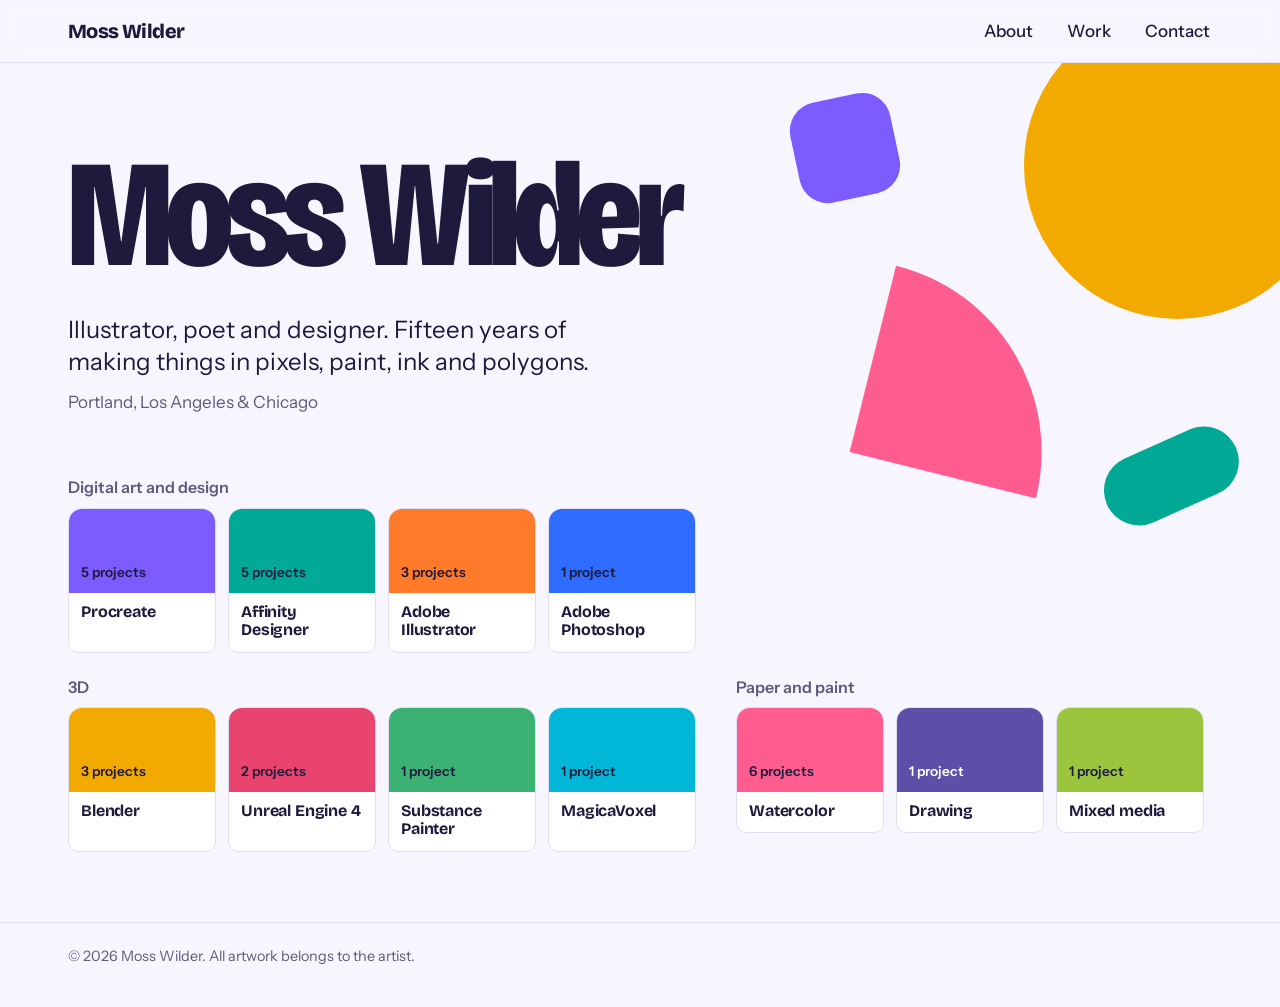
==== index.html @ a6435928 "Initial Website Files" ====
<!DOCTYPE html>
<html lang="en">
<head>
<meta charset="utf-8">
<meta name="viewport" content="width=device-width, initial-scale=1">
<title>Moss Wilder | Illustration, design and 3D</title>
<meta name="description" content="Moss Wilder is an illustrator, poet and designer. Browse work in Procreate, vector design, 3D and watercolor, shown step by step.">
<link rel="icon" href="data:image/svg+xml,%3Csvg xmlns='http://www.w3.org/2000/svg' viewBox='0 0 64 64'%3E%3Ccircle cx='32' cy='32' r='30' fill='%23F2A900'/%3E%3Ccircle cx='40' cy='26' r='16' fill='%23FF5D8F'/%3E%3Ccircle cx='24' cy='40' r='12' fill='%2300A896'/%3E%3C/svg%3E">
<link rel="preconnect" href="https://fonts.googleapis.com">
<link rel="preconnect" href="https://fonts.gstatic.com" crossorigin>
<link rel="stylesheet" href="https://fonts.googleapis.com/css2?family=Bricolage+Grotesque:opsz,wdth,wght@12..96,75..100,400..800&family=Instrument+Sans:wght@400;500;600&display=swap">
<link rel="stylesheet" href="css/style.css">
</head>
<body data-page="home">
<nav class="nav" aria-label="Main">
  <div class="wrap">
    <a class="mark" href="index.html" id="site-name">Moss Wilder</a>
    <ul>
      <li><a href="about.html">About</a></li>
      <li><a href="work.html">Work</a></li>
      <li><a href="about.html#contact">Contact</a></li>
    </ul>
  </div>
</nav>

<header class="hero" id="top">
  <span class="shape s1" aria-hidden="true"></span>
  <span class="shape s2" aria-hidden="true"></span>
  <span class="shape s3" aria-hidden="true"></span>
  <span class="shape s4" aria-hidden="true"></span>
  <div class="wrap">
    <h1 id="hero-name">Moss Wilder</h1>
    <p class="intro" id="intro"></p>
    <p class="where" id="where"></p>
    <div class="chips" id="chips" aria-label="Browse the work by tool"></div>
  </div>
</header>

<footer>
  <div class="wrap">&copy; <span id="year"></span> Moss Wilder. All artwork belongs to the artist.</div>
</footer>

<script src="js/data.js"></script>
<script src="js/app.js"></script>
</body>
</html>
---- css/style.css ----
/* ---------- tokens ---------- */
:root {
  --paper: #F7F6FF;
  --card: #FFFFFF;
  --ink: #1D1A3B;
  --muted: #5E5A7A;
  --line: #E1DEF3;
  --pad: clamp(18px, 4vw, 48px);
  --max: 1240px;
  --display: 'Bricolage Grotesque', 'Trebuchet MS', system-ui, sans-serif;
  --body: 'Instrument Sans', system-ui, -apple-system, 'Segoe UI', sans-serif;
  --c: #7C5CFF;
  --on: #FFFFFF;
}

*, *::before, *::after { box-sizing: border-box; }
html { scroll-behavior: smooth; scroll-padding-top: 76px; -webkit-text-size-adjust: 100%; }
html.lock { overflow: hidden; }
body {
  margin: 0; background: var(--paper); color: var(--ink);
  font: 400 1.0625rem/1.55 var(--body);
}
h1, h2, h3, h4 { font-family: var(--display); margin: 0; line-height: 1.05; letter-spacing: -0.02em; }
p { margin: 0; }
a { color: inherit; }
img { max-width: 100%; }
button { font: inherit; color: inherit; }
:focus-visible { outline: 3px solid var(--ink); outline-offset: 3px; border-radius: 4px; }
.wrap { max-width: var(--max); margin: 0 auto; padding-inline: var(--pad); }
.sr { position: absolute; width: 1px; height: 1px; overflow: hidden; clip: rect(0 0 0 0); white-space: nowrap; }

/* ---------- nav ---------- */
.nav {
  position: sticky; top: 0; z-index: 20;
  background: color-mix(in srgb, var(--paper) 88%, transparent);
  backdrop-filter: blur(10px);
  border-bottom: 1px solid var(--line);
}
.nav .wrap { display: flex; align-items: center; justify-content: space-between; height: 62px; }
.nav .mark { font: 800 1.25rem/1 var(--display); text-decoration: none; letter-spacing: -0.03em; }
.nav ul { display: flex; gap: clamp(14px, 3vw, 30px); list-style: none; margin: 0; padding: 0; }
.nav li a { text-decoration: none; font-weight: 500; padding: 6px 2px; border-bottom: 2px solid transparent; }
.nav li a:hover, .nav li a[aria-current="page"] { border-color: var(--ink); }

/* ---------- hero ---------- */
.hero { position: relative; overflow: hidden; padding: clamp(36px, 7vw, 84px) 0 clamp(36px, 6vw, 70px); }
.hero .wrap { position: relative; z-index: 1; }
.hero h1 {
  font-weight: 800; font-size: clamp(3.4rem, 12.5vw, 9.5rem);
  font-variation-settings: 'wdth' 82, 'opsz' 96; letter-spacing: -0.045em; line-height: .9;
}
.hero .intro { max-width: 34ch; margin-top: clamp(18px, 3vw, 30px); font-size: clamp(1.15rem, 2.2vw, 1.5rem); line-height: 1.35; }
.hero .where { margin-top: 10px; color: var(--muted); }

.shape { position: absolute; z-index: 0; pointer-events: none; }
.shape.s1 { width: clamp(140px, 24vw, 340px); aspect-ratio: 1; border-radius: 50%; background: #F2A900; right: -4%; top: -6%; }
.shape.s2 { width: clamp(90px, 15vw, 210px); aspect-ratio: 1; background: #FF5D8F; border-radius: 0 100% 0 0; right: 17%; top: 26%; transform: rotate(14deg); }
.shape.s3 { width: clamp(70px, 11vw, 150px); height: clamp(36px, 5.5vw, 76px); background: #00A896; border-radius: 99px; right: 3%; top: 44%; transform: rotate(-24deg); }
.shape.s4 { width: clamp(50px, 8vw, 110px); aspect-ratio: 1; background: #7C5CFF; border-radius: 28%; right: 30%; top: 4%; transform: rotate(-12deg); }

.chips { margin-top: clamp(34px, 6vw, 64px); display: flex; flex-wrap: wrap; gap: 26px 40px; }
.fam h2 { font-size: 1rem; font-weight: 600; letter-spacing: 0; margin-bottom: 12px; color: var(--muted); font-family: var(--body); }
.fam .row { display: flex; flex-wrap: wrap; gap: 12px; }

.swatch {
  display: block; width: 148px; text-decoration: none; background: var(--card);
  border: 1px solid var(--line); border-radius: 14px 14px 10px 10px; overflow: hidden;
  animation: drop .65s cubic-bezier(.2, .9, .3, 1.15) both; animation-delay: calc(var(--i) * 60ms + 150ms);
  transition: transform .18s ease, box-shadow .18s ease;
}
.swatch .blk { height: 84px; background: var(--c); color: var(--on); padding: 10px 12px; display: flex; align-items: flex-end; font-size: .85rem; font-weight: 600; }
.swatch .nm { display: block; padding: 10px 12px 12px; font: 700 1rem/1.15 var(--display); letter-spacing: -0.01em; }
@keyframes drop { from { opacity: 0; transform: translateY(-22px) rotate(-4deg); } }
.swatch:hover { transform: translateY(-5px) rotate(-1.2deg); box-shadow: 0 10px 0 -4px var(--c); }


/* ---------- work page ---------- */
.page-head { position: relative; overflow: hidden; padding: clamp(30px, 5vw, 56px) 0 clamp(18px, 3vw, 30px); }
.page-head .wrap { position: relative; z-index: 1; }
.page-head h1 { font-size: clamp(3.2rem, 11vw, 7.5rem); font-weight: 800; font-variation-settings: 'wdth' 82, 'opsz' 96; letter-spacing: -0.045em; line-height: .9; }
.page-head .shape.s1 { width: clamp(90px, 17vw, 210px); right: -3%; top: -34%; }
.page-head .shape.s2 { width: clamp(56px, 9vw, 120px); right: 15%; top: 14%; }
.filters { display: flex; flex-wrap: wrap; gap: 10px 26px; align-items: center; }
.fgroup { display: flex; flex-wrap: wrap; gap: 8px; }
.fchip { display: inline-flex; align-items: center; gap: 8px; padding: 7px 14px 7px 11px; border-radius: 99px; border: 1.5px solid var(--line); background: #fff; cursor: pointer; font-weight: 600; font-size: .95rem; transition: border-color .15s ease; }
.fchip i { width: 10px; height: 10px; border-radius: 50%; background: var(--c); flex: none; }
.fchip .k { font-weight: 500; opacity: .7; font-variant-numeric: tabular-nums; }
.fchip:hover { border-color: var(--c); }
.fchip[aria-pressed="true"] { background: var(--c); color: var(--on); border-color: var(--c); }
.fchip[aria-pressed="true"] i { background: var(--on); }

/* ---------- work ---------- */
.work { padding: clamp(10px, 2vw, 20px) 0 clamp(50px, 7vw, 90px); }


.g-head { display: flex; flex-wrap: wrap; align-items: baseline; gap: 6px 22px; margin: clamp(8px, 2vw, 22px) 0 18px; }
.g-head h2 {
  font-size: clamp(1.8rem, 4.4vw, 2.9rem); font-weight: 800; padding: 0 .22em; margin-left: -.22em;
  color: var(--ink); background: linear-gradient(transparent 58%, var(--c) 58% 94%, transparent 94%);
}
.g-head p { color: var(--muted); }
.g-head .n { margin-left: auto; color: var(--muted); font-size: .95rem; }

.grid { display: grid; gap: 20px; grid-template-columns: repeat(auto-fill, minmax(min(100%, 270px), 1fr)); }

.card {
  display: flex; flex-direction: column; justify-content: flex-start; text-align: left; padding: 0; cursor: pointer; background: var(--card);
  border: 1px solid var(--line); border-top: 6px solid var(--c); border-radius: 14px; overflow: hidden;
  transition: transform .16s ease, border-color .16s ease;
}
.card:hover { transform: translateY(-4px); border-color: var(--c); }
.cover { position: relative; margin: 0; aspect-ratio: 4 / 3; background: color-mix(in srgb, var(--c) 14%, #fff); overflow: hidden; }
.cover img { width: 100%; height: 100%; object-fit: cover; display: block; }
.cover.contain img { object-fit: contain; padding: 9%; }
.ph { display: none; position: absolute; inset: 0; place-items: center; text-align: center; padding: 12px; font: 700 1.05rem/1.15 var(--display); color: color-mix(in srgb, var(--c) 70%, var(--ink)); }
.broken > img { visibility: hidden; }
.broken > .ph, .broken .ph { display: grid; }
.card .body { padding: 14px 16px 16px; width: 100%; }
.cover { width: 100%; flex: none; }
.card h4 { font-size: 1.3rem; font-weight: 700; margin-bottom: 9px; }
.meta { display: flex; flex-wrap: wrap; gap: 6px; align-items: center; }
.pill { background: var(--ink); color: #fff; font-weight: 600; font-size: .8rem; padding: 2px 10px; border-radius: 99px; font-variant-numeric: tabular-nums; }
.tool { display: inline-flex; align-items: center; gap: 6px; font-size: .8rem; font-weight: 500; padding: 2px 10px 2px 8px; border: 1px solid var(--line); border-radius: 99px; background: #fff; color: var(--ink); }
.tool i { width: 9px; height: 9px; border-radius: 50%; background: var(--c); flex: none; }
.count { margin-top: 10px; font-size: .85rem; color: var(--muted); }


/* ---------- project viewer ---------- */
dialog { color: var(--ink); }
.viewer {
  border: 0; padding: 0; width: min(1120px, 100vw); max-width: 100vw; height: 100dvh; max-height: 100dvh; margin: 0 auto;
  background: var(--paper); overflow-y: auto; overscroll-behavior: contain;
}
.viewer[open] { animation: rise .28s ease-out; }
.viewer:focus { outline: none; }
.viewer::backdrop, .lb::backdrop { background: rgba(29, 26, 59, .72); }
@keyframes rise { from { opacity: 0; transform: translateY(26px); } }
.v-top { position: sticky; top: 0; height: 0; z-index: 6; display: flex; justify-content: flex-end; padding-right: 14px; }
.v-close, .lb-btn {
  margin-top: 14px; height: 42px; padding: 0 18px; border-radius: 99px; cursor: pointer; font-weight: 600;
  background: #fff; color: var(--ink); border: 2px solid var(--ink);
}
.v-close:hover, .lb-btn:hover { background: var(--ink); color: #fff; }
.v-head { background: var(--c); color: var(--on); padding: clamp(56px, 9vw, 96px) var(--pad) clamp(24px, 4vw, 40px); }
.v-head h2 { font-size: clamp(2.3rem, 7vw, 4.8rem); font-weight: 800; max-width: 16ch; letter-spacing: -0.035em; }
.v-head .meta { margin-top: 18px; }
.v-head .pill { background: var(--on); color: var(--c); }
.v-head .tool { border-color: transparent; }
.v-head .sub { margin-top: 14px; font-weight: 500; opacity: .92; }

.phases { padding: clamp(24px, 4vw, 44px) var(--pad) 70px; }
.phase { display: grid; grid-template-columns: 1fr; gap: 14px; padding-bottom: clamp(30px, 5vw, 52px); }
.phase.seq { grid-template-columns: 46px 1fr; column-gap: clamp(12px, 2.5vw, 26px); }
.rail { position: relative; }
.rail .num { position: relative; z-index: 1; width: 42px; height: 42px; border-radius: 50%; display: grid; place-items: center; background: var(--c); color: var(--on); font: 800 1.05rem var(--display); }
.rail::after { content: ''; position: absolute; left: 20px; top: 44px; bottom: -34px; width: 2px; background: var(--line); }
.phase:last-child .rail::after { display: none; }
.p-title { display: flex; flex-wrap: wrap; align-items: center; gap: 8px 14px; margin-bottom: 14px; min-height: 42px; }
.p-title h3 { font-size: clamp(1.4rem, 3vw, 1.9rem); font-weight: 700; }

.shots { display: grid; gap: 14px; grid-template-columns: repeat(auto-fill, minmax(min(100%, 230px), 1fr)); align-items: start; }
.shots.one { grid-template-columns: minmax(0, 1fr); }
.shots.two { grid-template-columns: repeat(auto-fit, minmax(min(100%, 320px), 1fr)); }
.shots.many { grid-template-columns: repeat(auto-fill, minmax(min(100%, 190px), 1fr)); }
.shots.sm { grid-template-columns: repeat(auto-fill, minmax(min(46%, 128px), 1fr)); gap: 10px; }

.shot { margin: 0; background: #fff; border: 1px solid var(--line); border-radius: 12px; overflow: hidden; }
.zoom { position: relative; display: grid; place-items: center; width: 100%; padding: 0; border: 0; cursor: zoom-in; background: color-mix(in srgb, var(--c) 12%, #fff); aspect-ratio: 4 / 3; }
.zoom img { width: 100%; height: 100%; object-fit: contain; display: block; }
.shots.one .zoom { aspect-ratio: auto; }
.shots.one .zoom img { height: auto; max-height: 80vh; }
.shots.sm .zoom { aspect-ratio: 1; }
.shots.sm .zoom img { padding: 8%; }
.shot figcaption { padding: 8px 12px 10px; font-size: .85rem; color: var(--muted); }
.shots.sm figcaption { padding: 6px 8px 8px; font-size: .75rem; }
.shot .zoom.broken, .broken.zoom { min-height: 160px; }
.shot video { display: block; width: 100%; max-height: 80vh; background: #000; }
.shot iframe { display: block; width: 100%; aspect-ratio: 16 / 9; border: 0; }
.shot.is-video.broken { min-height: 120px; }
.shot.is-video.broken video { display: none; }
.shot.is-video .ph { position: static; padding: 28px 12px; }

/* ---------- lightbox ---------- */
.lb { border: 0; padding: 0; background: transparent; max-width: 100vw; max-height: 100dvh; width: 100vw; height: 100dvh; margin: 0; }
.lb-in { height: 100%; display: grid; grid-template-rows: 1fr auto; place-items: center; padding: 16px; gap: 10px; }
.lb-in img { max-width: min(96vw, 1500px); max-height: calc(100dvh - 120px); object-fit: contain; border-radius: 6px; background: #fff; }
.lb-cap { color: #fff; text-align: center; font-weight: 500; }
.lb-bar { position: fixed; top: 0; left: 0; right: 0; display: flex; justify-content: space-between; padding: 0 14px; pointer-events: none; }
.lb-bar .lb-btn { pointer-events: auto; }
.lb-nav { position: fixed; top: 50%; transform: translateY(-50%); width: 46px; height: 46px; padding: 0; border-radius: 50%; display: grid; place-items: center; font-size: 1.3rem; }
.lb-nav { margin-top: 0; }
.lb-prev { left: 12px; } .lb-next { right: 12px; }

/* ---------- about / contact ---------- */
.about { background: var(--ink); color: #fff; padding: clamp(46px, 7vw, 90px) 0; }
.about .cols { display: grid; gap: clamp(26px, 5vw, 64px); grid-template-columns: 1fr; }
@media (min-width: 820px) { .about .cols { grid-template-columns: 1.1fr 1fr; } }
.about h2 { font-size: clamp(2.2rem, 6vw, 4rem); font-weight: 800; margin-bottom: 20px; }
.about .bio + .bio { margin-top: 1em; }
.about .bio { max-width: 52ch; font-size: 1.15rem; line-height: 1.6; color: #E9E7FA; }
.facts { margin: 0; display: grid; gap: 16px; align-content: start; }
.facts div { border-top: 3px solid var(--c); padding-top: 10px; }
.facts dt { font-weight: 700; font-family: var(--display); font-size: 1.1rem; }
.facts dd { margin: 4px 0 0; color: #D8D5F0; }
.contact { padding: clamp(46px, 7vw, 84px) 0; }
.contact h2 { font-size: clamp(2.2rem, 6vw, 4rem); font-weight: 800; }
.contact p { margin-top: 12px; max-width: 46ch; color: var(--muted); }
.mail { display: inline-block; margin-top: 18px; font: 800 clamp(1.4rem, 4.6vw, 2.6rem)/1.1 var(--display); text-decoration: none; letter-spacing: -0.03em; background: linear-gradient(transparent 62%, #F2A900 62% 92%, transparent 92%); padding: 0 .12em; margin-left: -.12em; word-break: break-word; }
.mail:hover { background: linear-gradient(transparent 20%, #FF5D8F 20% 92%, transparent 92%); }
footer { padding: 22px 0 40px; color: var(--muted); font-size: .9rem; border-top: 1px solid var(--line); }

noscript p { padding: 40px var(--pad); }

@media (max-width: 640px) {
  .filters { position: relative; flex-wrap: nowrap; gap: 8px 18px; overflow-x: auto; margin-inline: calc(var(--pad) * -1); padding: 4px var(--pad) 12px; scrollbar-width: none; }
  .filters::-webkit-scrollbar { display: none; }
  .fgroup { flex-wrap: nowrap; }
  .fchip { flex: none; white-space: nowrap; }
}
@media (max-width: 520px) {
  .shape.s2, .shape.s3 { display: none; }
  .shape.s4 { right: 40%; top: -2%; }
  .swatch { width: calc(50% - 6px); }
  .fam, .fam .row { width: 100%; }
  .phase.seq { grid-template-columns: 36px 1fr; }
  .rail .num { width: 34px; height: 34px; font-size: .95rem; }
  .rail::after { left: 16px; top: 36px; }
  .p-title { min-height: 34px; }
}
@media (prefers-reduced-motion: reduce) {
  * { animation: none !important; transition: none !important; scroll-behavior: auto !important; }
}
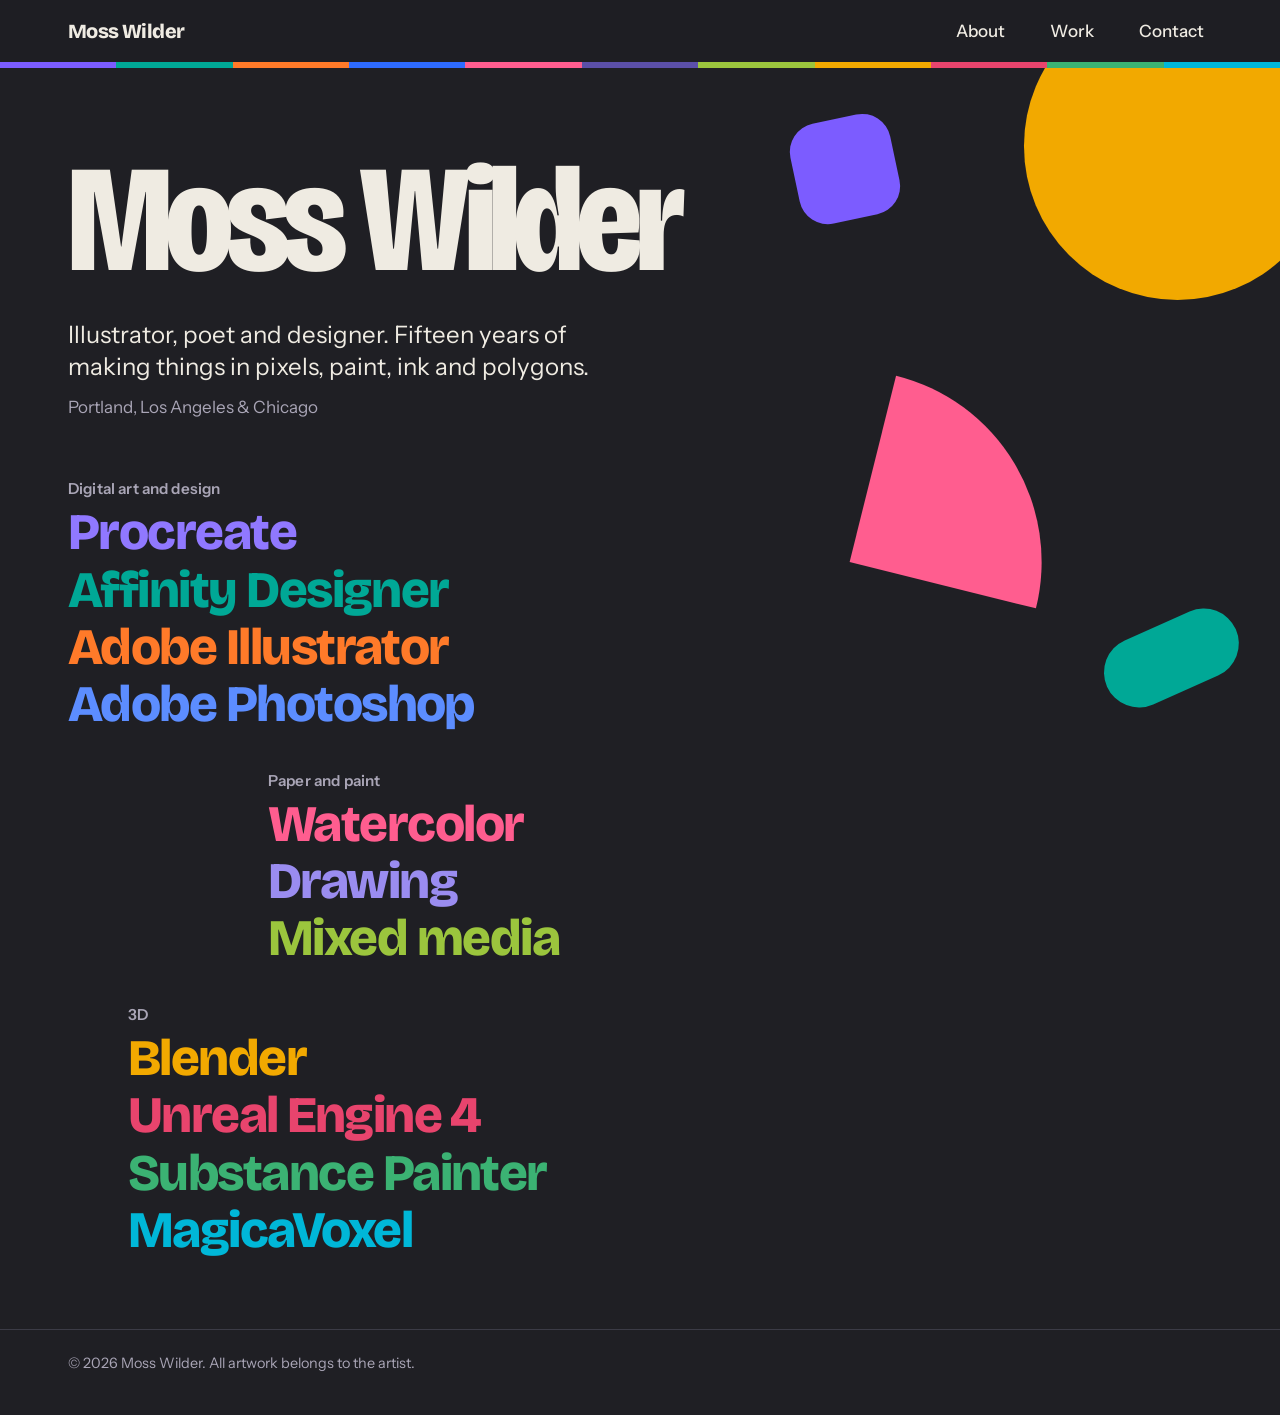
==== commit 508105dc: "Style and Issue Update Changed visual style, removed files, changed file names as needed" ====
--- a/index.html
+++ b/index.html
@@ -21,6 +21,7 @@
       <li><a href="about.html#contact">Contact</a></li>
     </ul>
   </div>
+  <div class="strip" id="strip" aria-hidden="true"></div>
 </nav>
 
 <header class="hero" id="top">
@@ -32,7 +33,7 @@
     <h1 id="hero-name">Moss Wilder</h1>
     <p class="intro" id="intro"></p>
     <p class="where" id="where"></p>
-    <div class="chips" id="chips" aria-label="Browse the work by tool"></div>
+    <div class="tools" id="chips" aria-label="Browse the work by tool"></div>
   </div>
 </header>
 
--- a/css/style.css
+++ b/css/style.css
@@ -1,16 +1,23 @@
-/* ---------- tokens ---------- */
+/* ---------- tokens (charcoal theme) ----------
+   Change the look of the whole site from here.
+   --paper = page, --card = cards and panels, --ink = main text, --muted = quiet text,
+   --line = thin borders, --about = the darker About band                              */
 :root {
-  --paper: #F7F6FF;
-  --card: #FFFFFF;
-  --ink: #1D1A3B;
-  --muted: #5E5A7A;
-  --line: #E1DEF3;
+  --paper: #1F1F24;
+  --card: #2B2B32;
+  --ink: #EFEBE2;
+  --muted: #A9A5B6;
+  --line: #3B3B46;
+  --about: #141418;
+  --mat: #EFEBE2;            /* light backing used behind transparent logos and emotes */
   --pad: clamp(18px, 4vw, 48px);
   --max: 1240px;
   --display: 'Bricolage Grotesque', 'Trebuchet MS', system-ui, sans-serif;
   --body: 'Instrument Sans', system-ui, -apple-system, 'Segoe UI', sans-serif;
-  --c: #7C5CFF;
-  --on: #FFFFFF;
+  --c: #7C5CFF;              /* current accent color (set per tool or group by the script) */
+  --on: #FFFFFF;             /* readable text on --c */
+  --t: #9078FF;              /* readable accent color for text on the dark page */
+  color-scheme: dark;
 }
 
 *, *::before, *::after { box-sizing: border-box; }
@@ -29,18 +36,26 @@
 .wrap { max-width: var(--max); margin: 0 auto; padding-inline: var(--pad); }
 .sr { position: absolute; width: 1px; height: 1px; overflow: hidden; clip: rect(0 0 0 0); white-space: nowrap; }
 
-/* ---------- nav ---------- */
+/* ---------- nav + color strip ---------- */
 .nav {
   position: sticky; top: 0; z-index: 20;
-  background: color-mix(in srgb, var(--paper) 88%, transparent);
+  background: color-mix(in srgb, var(--paper) 90%, transparent);
   backdrop-filter: blur(10px);
-  border-bottom: 1px solid var(--line);
 }
 .nav .wrap { display: flex; align-items: center; justify-content: space-between; height: 62px; }
 .nav .mark { font: 800 1.25rem/1 var(--display); text-decoration: none; letter-spacing: -0.03em; }
 .nav ul { display: flex; gap: clamp(14px, 3vw, 30px); list-style: none; margin: 0; padding: 0; }
-.nav li a { text-decoration: none; font-weight: 500; padding: 6px 2px; border-bottom: 2px solid transparent; }
-.nav li a:hover, .nav li a[aria-current="page"] { border-color: var(--ink); }
+.nav li a {
+  text-decoration: none; font-weight: 500; padding: 6px .45em; border-radius: 2px;
+  background: linear-gradient(transparent 58%, color-mix(in srgb, var(--hl) 38%, transparent) 58% 94%, transparent 94%) 0 0 / 0 100% no-repeat;
+  transition: background-size .2s ease;
+}
+.nav li:nth-child(1) a { --hl: #FF5D8F; }
+.nav li:nth-child(2) a { --hl: #F2A900; }
+.nav li:nth-child(3) a { --hl: #00A896; }
+.nav li a:hover, .nav li a:focus-visible, .nav li a[aria-current="page"] { background-size: 100% 100%; }
+.strip { display: flex; height: 6px; }
+.strip i { flex: 1; }
 
 /* ---------- hero ---------- */
 .hero { position: relative; overflow: hidden; padding: clamp(36px, 7vw, 84px) 0 clamp(36px, 6vw, 70px); }
@@ -58,21 +73,23 @@
 .shape.s3 { width: clamp(70px, 11vw, 150px); height: clamp(36px, 5.5vw, 76px); background: #00A896; border-radius: 99px; right: 3%; top: 44%; transform: rotate(-24deg); }
 .shape.s4 { width: clamp(50px, 8vw, 110px); aspect-ratio: 1; background: #7C5CFF; border-radius: 28%; right: 30%; top: 4%; transform: rotate(-12deg); }
 
-.chips { margin-top: clamp(34px, 6vw, 64px); display: flex; flex-wrap: wrap; gap: 26px 40px; }
-.fam h2 { font-size: 1rem; font-weight: 600; letter-spacing: 0; margin-bottom: 12px; color: var(--muted); font-family: var(--body); }
-.fam .row { display: flex; flex-wrap: wrap; gap: 12px; }
-
-.swatch {
-  display: block; width: 148px; text-decoration: none; background: var(--card);
-  border: 1px solid var(--line); border-radius: 14px 14px 10px 10px; overflow: hidden;
-  animation: drop .65s cubic-bezier(.2, .9, .3, 1.15) both; animation-delay: calc(var(--i) * 60ms + 150ms);
-  transition: transform .18s ease, box-shadow .18s ease;
-}
-.swatch .blk { height: 84px; background: var(--c); color: var(--on); padding: 10px 12px; display: flex; align-items: flex-end; font-size: .85rem; font-weight: 600; }
-.swatch .nm { display: block; padding: 10px 12px 12px; font: 700 1rem/1.15 var(--display); letter-spacing: -0.01em; }
-@keyframes drop { from { opacity: 0; transform: translateY(-22px) rotate(-4deg); } }
-.swatch:hover { transform: translateY(-5px) rotate(-1.2deg); box-shadow: 0 10px 0 -4px var(--c); }
-
+/* ---------- home: colored tool titles, stacked in a zigzag ---------- */
+.tools { margin-top: clamp(30px, 5vw, 60px); display: flex; flex-direction: column; align-items: flex-start; gap: clamp(22px, 3.5vw, 38px); }
+.fam:nth-child(2) { margin-left: clamp(0px, 16vw, 200px); }
+.fam:nth-child(3) { margin-left: clamp(0px, 5vw, 60px); }
+.fam h2 { margin: 0 0 6px; font: 600 .95rem/1.2 var(--body); letter-spacing: .01em; }
+.fam h2 a { color: var(--muted); text-decoration: none; }
+.fam h2 a:hover, .fam h2 a:focus-visible { color: var(--ink); text-decoration: underline; text-underline-offset: 3px; }
+.fam ul { list-style: none; margin: 0; padding: 0; }
+.fam li a {
+  display: inline-block; text-decoration: none; color: var(--t);
+  font: 800 clamp(1.9rem, 5vw, 3.2rem)/1.12 var(--display); letter-spacing: -0.03em;
+  padding: 0 .12em; margin-left: -.12em;
+  /* same hover highlight as the nav links: slides in behind the name, text color stays */
+  background: linear-gradient(transparent 58%, color-mix(in srgb, var(--c) 38%, transparent) 58% 94%, transparent 94%) 0 0 / 0 100% no-repeat;
+  transition: background-size .2s ease;
+}
+.fam li a:hover, .fam li a:focus-visible { background-size: 100% 100%; }
 
 /* ---------- work page ---------- */
 .page-head { position: relative; overflow: hidden; padding: clamp(30px, 5vw, 56px) 0 clamp(18px, 3vw, 30px); }
@@ -80,26 +97,33 @@
 .page-head h1 { font-size: clamp(3.2rem, 11vw, 7.5rem); font-weight: 800; font-variation-settings: 'wdth' 82, 'opsz' 96; letter-spacing: -0.045em; line-height: .9; }
 .page-head .shape.s1 { width: clamp(90px, 17vw, 210px); right: -3%; top: -34%; }
 .page-head .shape.s2 { width: clamp(56px, 9vw, 120px); right: 15%; top: 14%; }
-.filters { display: flex; flex-wrap: wrap; gap: 10px 26px; align-items: center; }
-.fgroup { display: flex; flex-wrap: wrap; gap: 8px; }
-.fchip { display: inline-flex; align-items: center; gap: 8px; padding: 7px 14px 7px 11px; border-radius: 99px; border: 1.5px solid var(--line); background: #fff; cursor: pointer; font-weight: 600; font-size: .95rem; transition: border-color .15s ease; }
-.fchip i { width: 10px; height: 10px; border-radius: 50%; background: var(--c); flex: none; }
-.fchip .k { font-weight: 500; opacity: .7; font-variant-numeric: tabular-nums; }
-.fchip:hover { border-color: var(--c); }
-.fchip[aria-pressed="true"] { background: var(--c); color: var(--on); border-color: var(--c); }
-.fchip[aria-pressed="true"] i { background: var(--on); }
+
+/* group filters: the same three headings as the home page */
+.filters { display: flex; flex-wrap: wrap; gap: 6px clamp(18px, 3.5vw, 40px); align-items: baseline; }
+.fchip {
+  background: none; border: 0; padding: 0 .2em; cursor: pointer;
+  font: 800 clamp(1.35rem, 3.2vw, 2rem)/1.15 var(--display); letter-spacing: -0.025em; color: var(--t);
+  background: linear-gradient(transparent 58%, color-mix(in srgb, var(--c) 32%, transparent) 58% 94%, transparent 94%) 0 0 / 0 100% no-repeat;
+  transition: background-size .2s ease;
+}
+.fchip:hover { background-size: 100% 100%; }
+.fchip[aria-pressed="true"] { background-size: 100% 100%; }
 
 /* ---------- work ---------- */
 .work { padding: clamp(10px, 2vw, 20px) 0 clamp(50px, 7vw, 90px); }
 
-
-.g-head { display: flex; flex-wrap: wrap; align-items: baseline; gap: 6px 22px; margin: clamp(8px, 2vw, 22px) 0 18px; }
+.g-head { display: flex; flex-wrap: wrap; align-items: baseline; gap: 6px 22px; margin: clamp(18px, 3vw, 32px) 0 18px; }
 .g-head h2 {
-  font-size: clamp(1.8rem, 4.4vw, 2.9rem); font-weight: 800; padding: 0 .22em; margin-left: -.22em;
-  color: var(--ink); background: linear-gradient(transparent 58%, var(--c) 58% 94%, transparent 94%);
+  font-size: clamp(1.8rem, 4.4vw, 2.9rem); font-weight: 800; padding: 0 .12em; margin-left: -.12em;
+  color: var(--t); background: linear-gradient(transparent 58%, color-mix(in srgb, var(--c) 32%, transparent) 58% 94%, transparent 94%);
 }
 .g-head p { color: var(--muted); }
 .g-head .n { margin-left: auto; color: var(--muted); font-size: .95rem; }
+.g-head .clear {
+  background: none; cursor: pointer; font-size: .9rem; font-weight: 600; color: var(--t);
+  border: 1.5px solid color-mix(in srgb, var(--c) 60%, transparent); border-radius: 99px; padding: 3px 12px;
+}
+.g-head .clear:hover { background: var(--c); color: var(--on); border-color: var(--c); }
 
 .grid { display: grid; gap: 20px; grid-template-columns: repeat(auto-fill, minmax(min(100%, 270px), 1fr)); }
 
@@ -109,18 +133,23 @@
   transition: transform .16s ease, border-color .16s ease;
 }
 .card:hover { transform: translateY(-4px); border-color: var(--c); }
-.cover { position: relative; margin: 0; aspect-ratio: 4 / 3; background: color-mix(in srgb, var(--c) 14%, #fff); overflow: hidden; }
+.cover { position: relative; margin: 0; aspect-ratio: 4 / 3; background: color-mix(in srgb, var(--c) 16%, var(--card)); overflow: hidden; }
 .cover img { width: 100%; height: 100%; object-fit: cover; display: block; }
+.cover.contain { background: color-mix(in srgb, var(--c) 20%, var(--mat)); }   /* light backing so transparent logos stay visible */
 .cover.contain img { object-fit: contain; padding: 9%; }
-.ph { display: none; position: absolute; inset: 0; place-items: center; text-align: center; padding: 12px; font: 700 1.05rem/1.15 var(--display); color: color-mix(in srgb, var(--c) 70%, var(--ink)); }
+.ph { display: none; position: absolute; inset: 0; place-items: center; text-align: center; padding: 12px; font: 700 1.05rem/1.15 var(--display); color: var(--t); }
 .broken > img { visibility: hidden; }
 .broken > .ph, .broken .ph { display: grid; }
 .card .body { padding: 14px 16px 16px; width: 100%; }
 .cover { width: 100%; flex: none; }
 .card h4 { font-size: 1.3rem; font-weight: 700; margin-bottom: 9px; }
 .meta { display: flex; flex-wrap: wrap; gap: 6px; align-items: center; }
-.pill { background: var(--ink); color: #fff; font-weight: 600; font-size: .8rem; padding: 2px 10px; border-radius: 99px; font-variant-numeric: tabular-nums; }
-.tool { display: inline-flex; align-items: center; gap: 6px; font-size: .8rem; font-weight: 500; padding: 2px 10px 2px 8px; border: 1px solid var(--line); border-radius: 99px; background: #fff; color: var(--ink); }
+.pill { background: var(--c); color: var(--on); font-weight: 700; font-size: .8rem; padding: 2px 10px; border-radius: 99px; font-variant-numeric: tabular-nums; }
+/* tool / medium tags, each in its own color */
+.tool {
+  display: inline-flex; align-items: center; gap: 6px; font-size: .8rem; font-weight: 600; padding: 2px 10px 2px 8px;
+  border: 1px solid color-mix(in srgb, var(--c) 55%, transparent); border-radius: 99px; background: transparent; color: var(--t);
+}
 .tool i { width: 9px; height: 9px; border-radius: 50%; background: var(--c); flex: none; }
 .count { margin-top: 10px; font-size: .85rem; color: var(--muted); }
 
@@ -133,19 +162,19 @@
 }
 .viewer[open] { animation: rise .28s ease-out; }
 .viewer:focus { outline: none; }
-.viewer::backdrop, .lb::backdrop { background: rgba(29, 26, 59, .72); }
+.viewer::backdrop, .lb::backdrop { background: rgba(8, 8, 11, .82); }
 @keyframes rise { from { opacity: 0; transform: translateY(26px); } }
 .v-top { position: sticky; top: 0; height: 0; z-index: 6; display: flex; justify-content: flex-end; padding-right: 14px; }
 .v-close, .lb-btn {
   margin-top: 14px; height: 42px; padding: 0 18px; border-radius: 99px; cursor: pointer; font-weight: 600;
-  background: #fff; color: var(--ink); border: 2px solid var(--ink);
-}
-.v-close:hover, .lb-btn:hover { background: var(--ink); color: #fff; }
+  background: var(--card); color: var(--ink); border: 2px solid var(--ink);
+}
+.v-close:hover, .lb-btn:hover { background: var(--ink); color: var(--paper); }
 .v-head { background: var(--c); color: var(--on); padding: clamp(56px, 9vw, 96px) var(--pad) clamp(24px, 4vw, 40px); }
 .v-head h2 { font-size: clamp(2.3rem, 7vw, 4.8rem); font-weight: 800; max-width: 16ch; letter-spacing: -0.035em; }
 .v-head .meta { margin-top: 18px; }
 .v-head .pill { background: var(--on); color: var(--c); }
-.v-head .tool { border-color: transparent; }
+.v-head .tool { background: var(--paper); color: var(--ink); border-color: transparent; }   /* dark tags read well on any band color */
 .v-head .sub { margin-top: 14px; font-weight: 500; opacity: .92; }
 
 .phases { padding: clamp(24px, 4vw, 44px) var(--pad) 70px; }
@@ -163,9 +192,11 @@
 .shots.two { grid-template-columns: repeat(auto-fit, minmax(min(100%, 320px), 1fr)); }
 .shots.many { grid-template-columns: repeat(auto-fill, minmax(min(100%, 190px), 1fr)); }
 .shots.sm { grid-template-columns: repeat(auto-fill, minmax(min(46%, 128px), 1fr)); gap: 10px; }
-
-.shot { margin: 0; background: #fff; border: 1px solid var(--line); border-radius: 12px; overflow: hidden; }
-.zoom { position: relative; display: grid; place-items: center; width: 100%; padding: 0; border: 0; cursor: zoom-in; background: color-mix(in srgb, var(--c) 12%, #fff); aspect-ratio: 4 / 3; }
+.shots.native { grid-template-columns: repeat(auto-fill, 96px); gap: 14px; justify-content: start; }
+
+.shot { margin: 0; background: var(--card); border: 1px solid var(--line); border-radius: 12px; overflow: hidden; }
+.zoom { position: relative; display: grid; place-items: center; width: 100%; padding: 0; border: 0; cursor: zoom-in; background: color-mix(in srgb, var(--c) 14%, var(--card)); aspect-ratio: 4 / 3; }
+.viewer.mat .zoom { background: color-mix(in srgb, var(--c) 18%, var(--mat)); }   /* transparent logos and emotes sit on a light mat */
 .zoom img { width: 100%; height: 100%; object-fit: contain; display: block; }
 .shots.one .zoom { aspect-ratio: auto; }
 .shots.one .zoom img { height: auto; max-height: 80vh; }
@@ -173,6 +204,11 @@
 .shots.sm .zoom img { padding: 8%; }
 .shot figcaption { padding: 8px 12px 10px; font-size: .85rem; color: var(--muted); }
 .shots.sm figcaption { padding: 6px 8px 8px; font-size: .75rem; }
+/* native tiles: small emotes shown at their real size on a clear background (no scaling, so no blur) */
+.viewer .shots.native .shot { background: none; border: 0; border-radius: 0; }
+.viewer .shots.native .zoom { background: none; aspect-ratio: auto; padding: 8px 0; place-items: start; }
+.viewer .shots.native .zoom img { width: auto; height: auto; max-width: 100%; }
+.shots.native figcaption { padding: 0; font-size: .75rem; }
 .shot .zoom.broken, .broken.zoom { min-height: 160px; }
 .shot video { display: block; width: 100%; max-height: 80vh; background: #000; }
 .shot iframe { display: block; width: 100%; aspect-ratio: 16 / 9; border: 0; }
@@ -183,7 +219,7 @@
 /* ---------- lightbox ---------- */
 .lb { border: 0; padding: 0; background: transparent; max-width: 100vw; max-height: 100dvh; width: 100vw; height: 100dvh; margin: 0; }
 .lb-in { height: 100%; display: grid; grid-template-rows: 1fr auto; place-items: center; padding: 16px; gap: 10px; }
-.lb-in img { max-width: min(96vw, 1500px); max-height: calc(100dvh - 120px); object-fit: contain; border-radius: 6px; background: #fff; }
+.lb-in img { max-width: min(96vw, 1500px); max-height: calc(100dvh - 120px); object-fit: contain; border-radius: 6px; background: var(--mat); }
 .lb-cap { color: #fff; text-align: center; font-weight: 500; }
 .lb-bar { position: fixed; top: 0; left: 0; right: 0; display: flex; justify-content: space-between; padding: 0 14px; pointer-events: none; }
 .lb-bar .lb-btn { pointer-events: auto; }
@@ -192,36 +228,29 @@
 .lb-prev { left: 12px; } .lb-next { right: 12px; }
 
 /* ---------- about / contact ---------- */
-.about { background: var(--ink); color: #fff; padding: clamp(46px, 7vw, 90px) 0; }
+.about { background: var(--about); color: #F1EEE6; padding: clamp(46px, 7vw, 90px) 0; }
 .about .cols { display: grid; gap: clamp(26px, 5vw, 64px); grid-template-columns: 1fr; }
 @media (min-width: 820px) { .about .cols { grid-template-columns: 1.1fr 1fr; } }
 .about h2 { font-size: clamp(2.2rem, 6vw, 4rem); font-weight: 800; margin-bottom: 20px; }
 .about .bio + .bio { margin-top: 1em; }
-.about .bio { max-width: 52ch; font-size: 1.15rem; line-height: 1.6; color: #E9E7FA; }
+.about .bio { max-width: 52ch; font-size: 1.15rem; line-height: 1.6; color: #E4E0EE; }
 .facts { margin: 0; display: grid; gap: 16px; align-content: start; }
-.facts div { border-top: 3px solid var(--c); padding-top: 10px; }
-.facts dt { font-weight: 700; font-family: var(--display); font-size: 1.1rem; }
-.facts dd { margin: 4px 0 0; color: #D8D5F0; }
+.facts div { border-top: 4px solid var(--c); padding-top: 10px; }
+.facts dt { font-weight: 700; font-family: var(--display); font-size: 1.1rem; color: var(--c); }
+.facts dd { margin: 4px 0 0; color: #D2CEE0; }
 .contact { padding: clamp(46px, 7vw, 84px) 0; }
 .contact h2 { font-size: clamp(2.2rem, 6vw, 4rem); font-weight: 800; }
 .contact p { margin-top: 12px; max-width: 46ch; color: var(--muted); }
-.mail { display: inline-block; margin-top: 18px; font: 800 clamp(1.4rem, 4.6vw, 2.6rem)/1.1 var(--display); text-decoration: none; letter-spacing: -0.03em; background: linear-gradient(transparent 62%, #F2A900 62% 92%, transparent 92%); padding: 0 .12em; margin-left: -.12em; word-break: break-word; }
-.mail:hover { background: linear-gradient(transparent 20%, #FF5D8F 20% 92%, transparent 92%); }
+.mail { display: inline-block; margin-top: 18px; font: 800 clamp(1.4rem, 4.6vw, 2.6rem)/1.1 var(--display); text-decoration: none; letter-spacing: -0.03em; background: linear-gradient(transparent 80%, #F2A900 80% 92%, transparent 92%); padding: 0 .12em; margin-left: -.12em; word-break: break-word; }
+.mail:hover { color: #FF5D8F; background: linear-gradient(transparent 80%, #FF5D8F 80% 92%, transparent 92%); }
 footer { padding: 22px 0 40px; color: var(--muted); font-size: .9rem; border-top: 1px solid var(--line); }
 
 noscript p { padding: 40px var(--pad); }
 
-@media (max-width: 640px) {
-  .filters { position: relative; flex-wrap: nowrap; gap: 8px 18px; overflow-x: auto; margin-inline: calc(var(--pad) * -1); padding: 4px var(--pad) 12px; scrollbar-width: none; }
-  .filters::-webkit-scrollbar { display: none; }
-  .fgroup { flex-wrap: nowrap; }
-  .fchip { flex: none; white-space: nowrap; }
-}
 @media (max-width: 520px) {
   .shape.s2, .shape.s3 { display: none; }
   .shape.s4 { right: 40%; top: -2%; }
-  .swatch { width: calc(50% - 6px); }
-  .fam, .fam .row { width: 100%; }
+  .fam:nth-child(n) { margin-left: 0; }
   .phase.seq { grid-template-columns: 36px 1fr; }
   .rail .num { width: 34px; height: 34px; font-size: .95rem; }
   .rail::after { left: 16px; top: 36px; }
